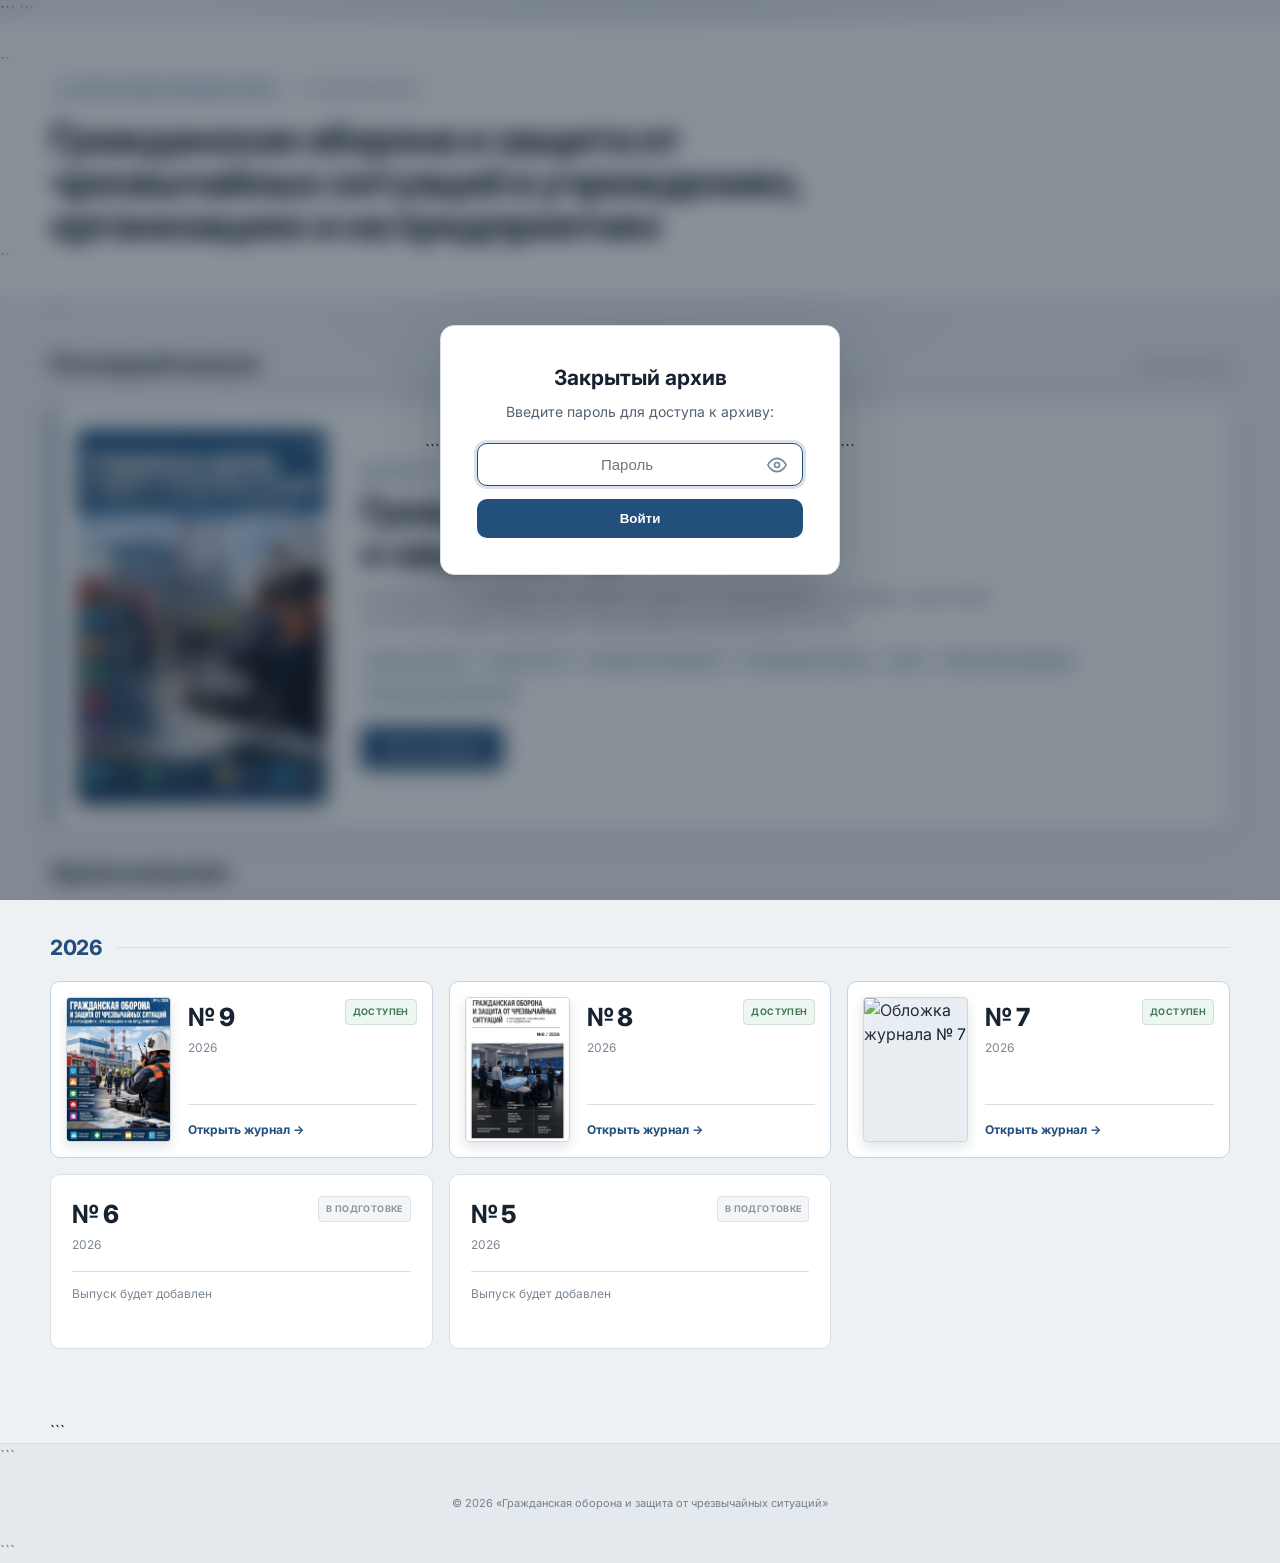
==== index.html @ d630c2fa "Update index.html" ====
<!DOCTYPE html>

<html lang="ru">
<head>
    <meta charset="UTF-8">
    <meta name="viewport" content="width=device-width, initial-scale=1.0">

```
<title>Архив журнала «Гражданская оборона и защита от чрезвычайных ситуаций»</title>

<meta name="description"
      content="Архив научно-практического журнала «Гражданская оборона и защита от чрезвычайных ситуаций в учреждениях, организациях и на предприятиях».">

<meta name="robots" content="noindex, noarchive">

<link rel="preconnect" href="https://fonts.googleapis.com">
<link rel="preconnect" href="https://fonts.gstatic.com" crossorigin>
<link href="https://fonts.googleapis.com/css2?family=Inter:wght@300;400;500;600;700;800&display=swap" rel="stylesheet">
```

<style>

:root {
    --bg-main: #eef1f4;
    --bg-card: #ffffff;
    --bg-card-hover: #f8fafc;

    --border-color: #d8e0e7;
    --border-hover: #aebfd0;

    --text-primary: #172330;
    --text-secondary: #526171;
    --text-muted: #7a8794;

    --accent-blue: #234f7d;
    --accent-blue-dark: #173a5d;
    --accent-blue-light: #eaf1f7;
    --accent-glow: rgba(35, 79, 125, 0.16);

    --radius-lg: 14px;
    --radius-md: 10px;
    --radius-sm: 6px;

    --transition: all 0.25s cubic-bezier(0.16, 1, 0.3, 1);
}


/* =========================
   BASE
   ========================= */

* {
    box-sizing: border-box;
    margin: 0;
    padding: 0;
}

html {
    scroll-behavior: smooth;
}

body {
    font-family:
        'Inter',
        -apple-system,
        BlinkMacSystemFont,
        "Segoe UI",
        Arial,
        sans-serif;

    background: var(--bg-main);
    color: var(--text-primary);

    line-height: 1.5;

    -webkit-font-smoothing: antialiased;
    text-rendering: optimizeLegibility;
}

a {
    color: inherit;
    text-decoration: none;
}


/* =========================
   BACKGROUND
   ========================= */

.grid-bg {
    position: fixed;
    inset: 0;

    background:
        radial-gradient(
            circle at 50% 0%,
            rgba(35, 79, 125, 0.07) 0%,
            transparent 42%
        );

    pointer-events: none;
    z-index: 0;
}


/* =========================
   CONTAINER
   ========================= */

.container {
    width: min(1180px, calc(100% - 40px));
    margin: 0 auto;
}


/* =========================
   HEADER
   ========================= */

.header {
    position: relative;
    z-index: 1;

    padding: 27px 0 25px;

    background: rgba(255, 255, 255, 0.97);

    border-bottom: 1px solid var(--border-color);

    box-shadow:
        0 1px 0 rgba(20, 40, 60, 0.02);
}

.header-top-meta {
    display: flex;
    align-items: center;
    gap: 9px;
    flex-wrap: wrap;

    margin-bottom: 13px;
}

.header-label {
    display: inline-flex;
    align-items: center;
    gap: 8px;

    padding: 6px 10px;

    border: 1px solid #cbd9e5;
    border-radius: 5px;

    background: #f3f7fa;

    color: var(--accent-blue);

    font-size: 10px;
    font-weight: 700;

    letter-spacing: 0.08em;
    text-transform: uppercase;
}

.header-label-dot {
    width: 6px;
    height: 6px;

    border-radius: 50%;

    background: var(--accent-blue);
}

.header-online-badge {
    display: inline-flex;
    align-items: center;
    gap: 7px;

    padding: 6px 10px;

    border: 1px solid #d7e0e7;
    border-radius: 5px;

    background: #f8fafb;

    color: var(--text-muted);

    font-size: 10px;
    font-weight: 600;

    letter-spacing: 0.07em;
    text-transform: uppercase;
}

.header-online-badge::before {
    content: "";

    width: 6px;
    height: 6px;

    border-radius: 50%;

    background: #4f8a64;
}

.header h1 {
    max-width: 900px;

    font-size: clamp(28px, 3.2vw, 40px);

    line-height: 1.08;

    letter-spacing: -0.03em;

    font-weight: 750;

    color: var(--text-primary);
}

.header-description {
    display: none;
}


/* =========================
   SECTIONS
   ========================= */

.section {
    padding: 30px 0 0;

    position: relative;
    z-index: 1;
}

.section-heading {
    display: flex;
    align-items: baseline;
    justify-content: space-between;

    gap: 20px;

    margin-bottom: 15px;

    padding-bottom: 10px;

    border-bottom: 1px solid var(--border-color);
}

.section-heading h2 {
    font-size: 23px;

    line-height: 1.2;

    letter-spacing: -0.02em;

    font-weight: 750;

    color: var(--text-primary);
}

.section-heading span {
    color: var(--text-muted);

    font-size: 12px;

    font-weight: 500;
}


/* =========================
   CURRENT ISSUE
   ========================= */

.latest {
    display: grid;

    grid-template-columns: 250px minmax(0, 1fr);

    gap: 34px;

    padding: 24px 30px 24px 26px;

    background: var(--bg-card);

    border: 1px solid var(--border-color);

    border-radius: var(--radius-lg);

    box-shadow:
        0 8px 22px rgba(25, 45, 65, 0.07);

    position: relative;

    overflow: hidden;
}

.latest::before {
    content: "";

    position: absolute;

    top: 0;
    left: 0;

    width: 4px;
    height: 100%;

    background: var(--accent-blue);
}

.cover {
    width: 100%;

    max-width: 250px;

    margin: 0 auto;

    aspect-ratio: 2 / 3;

    overflow: hidden;

    border-radius: 6px;

    background: #e8edf1;

    border: 1px solid #cfd8e0;

    box-shadow:
        0 8px 18px rgba(25, 45, 65, 0.14);
}

.cover img {
    width: 100%;
    height: 100%;

    display: block;

    object-fit: cover;
}

.latest-content {
    align-self: center;
}

.issue-label {
    margin-bottom: 10px;

    color: var(--accent-blue);

    font-size: 11px;

    font-weight: 750;

    letter-spacing: 0.08em;

    text-transform: uppercase;
}

.latest-content h3 {
    margin-bottom: 12px;

    font-size: clamp(28px, 3vw, 38px);

    line-height: 1.08;

    letter-spacing: -0.03em;

    font-weight: 750;

    color: var(--text-primary);
}

.latest-content p {
    max-width: 680px;

    margin-bottom: 17px;

    color: var(--text-secondary);

    font-size: 15px;

    line-height: 1.55;
}


/* =========================
   TOPICS
   ========================= */

.topics {
    display: flex;

    flex-wrap: wrap;

    gap: 6px;

    margin-bottom: 19px;
}

.topic {
    padding: 6px 9px;

    border: 1px solid #d4dfe8;

    border-radius: 5px;

    background: var(--accent-blue-light);

    color: #465f76;

    font-size: 11px;

    line-height: 1.15;
}


/* =========================
   BUTTON
   ========================= */

.button {
    display: inline-flex;

    align-items: center;
    justify-content: center;

    min-height: 43px;

    padding: 0 21px;

    border-radius: 7px;

    background: var(--accent-blue);

    color: #fff;

    font-size: 13px;

    font-weight: 700;

    box-shadow:
        0 5px 14px rgba(35, 79, 125, 0.20);

    transition: var(--transition);
}

.button:hover {
    background: var(--accent-blue-dark);

    transform: translateY(-2px);

    box-shadow:
        0 8px 20px rgba(35, 79, 125, 0.25);
}


/* =========================
   ARCHIVE
   ========================= */

.archive-section {
    padding-bottom: 70px;
}

.year {
    display: flex;

    align-items: center;

    gap: 15px;

    margin: 34px 0 18px;

    font-size: 21px;

    font-weight: 750;

    letter-spacing: -0.02em;

    color: var(--accent-blue);
}

.year::after {
    content: "";

    flex: 1;

    height: 1px;

    background: var(--border-color);
}


/* =========================
   ISSUE CARDS
   ========================= */

.issues {
    display: grid;

    grid-template-columns:
        repeat(3, minmax(0, 1fr));

    gap: 16px;
}


/*
   Карточка выпуска с обложкой
*/

.issue-card {
    background: var(--bg-card);

    border: 1px solid var(--border-color);

    border-radius: var(--radius-md);

    min-height: 175px;

    position: relative;

    overflow: hidden;

    transition: var(--transition);
}

.issue-card.active {
    cursor: pointer;

    border-color: #c4d3df;
}

.issue-card.active:hover {
    border-color: var(--accent-blue);

    transform: translateY(-4px);

    background: #fff;

    box-shadow:
        0 14px 32px rgba(25, 45, 65, 0.12);
}


/* Внутреннее содержимое карточки */

.issue-card-inner {
    display: grid;

    grid-template-columns: 105px minmax(0, 1fr);

    gap: 17px;

    min-height: 175px;

    padding: 15px;
}


/* Мини-обложка */

.issue-card-cover {
    width: 105px;

    height: 145px;

    overflow: hidden;

    border-radius: 4px;

    background: #e8edf1;

    border: 1px solid #cfd8e0;

    box-shadow:
        0 5px 12px rgba(25, 45, 65, 0.13);

    align-self: center;

    position: relative;
}

.issue-card-cover::after {
    content: "";

    position: absolute;

    inset: 0;

    background:
        linear-gradient(
            135deg,
            rgba(255,255,255,0.12),
            transparent 45%
        );

    pointer-events: none;
}

.issue-card-cover img {
    width: 100%;
    height: 100%;

    display: block;

    object-fit: cover;

    transition:
        transform 0.4s cubic-bezier(0.16, 1, 0.3, 1);
}

.issue-card.active:hover .issue-card-cover img {
    transform: scale(1.045);
}


/* Текстовая часть */

.issue-card-info {
    min-width: 0;

    display: flex;

    flex-direction: column;

    justify-content: space-between;

    padding: 2px 0;
}

.issue-card-top {
    display: flex;

    justify-content: space-between;

    align-items: flex-start;

    gap: 10px;
}

.issue-number {
    font-size: 25px;

    font-weight: 800;

    letter-spacing: -0.03em;

    color: var(--text-primary);

    margin-bottom: 2px;
}

.issue-year {
    color: var(--text-muted);

    font-size: 12px;
}


/* Статусы */

.status-badge {
    font-size: 9px;

    font-weight: 700;

    padding: 5px 7px;

    border-radius: 4px;

    text-transform: uppercase;

    letter-spacing: 0.04em;

    white-space: nowrap;
}

.status-available {
    background: #edf6f0;

    color: #3f7755;

    border: 1px solid #cfe2d5;
}

.status-disabled {
    background: #f3f5f7;

    color: #8a959f;

    border: 1px solid #dce2e7;
}


/* Нижняя часть карточки */

.issue-card-bottom {
    border-top: 1px solid var(--border-color);

    padding-top: 11px;

    margin-top: 12px;
}

.issue-link {
    color: var(--accent-blue);

    font-size: 12px;

    font-weight: 700;

    display: inline-flex;

    align-items: center;

    gap: 6px;

    transition: var(--transition);
}

.issue-card.active:hover .issue-link {
    color: var(--accent-blue-dark);

    gap: 9px;
}


/* =========================
   КАРТОЧКИ БЕЗ ОБЛОЖКИ
   ========================= */

.issue-card:not(.has-cover) {
    padding: 21px;

    display: flex;

    flex-direction: column;

    justify-content: space-between;
}

.issue-card:not(.has-cover) .issue-card-info {
    padding: 0;
}

.issue-card:not(.has-cover) .issue-card-bottom {
    margin-top: 17px;

    padding-top: 13px;
}

.issue-placeholder {
    color: var(--text-muted);

    font-size: 12px;
}


/* =========================
   FOOTER
   ========================= */

footer {
    border-top: 1px solid var(--border-color);

    background: #e4e9ee;

    color: #75818d;
}

.footer-inner {
    width: min(1180px, calc(100% - 40px));

    margin: 0 auto;

    padding: 27px 0;

    font-size: 11px;

    line-height: 1.5;

    text-align: center;
}


/* =========================
   PASSWORD WINDOW
   ========================= */

.auth-overlay {
    position: fixed;

    top: 0;
    left: 0;
    right: 0;
    bottom: 0;

    background: rgba(20, 35, 50, 0.50);

    backdrop-filter: blur(10px);

    display: flex;

    align-items: center;
    justify-content: center;

    z-index: 1000;

    opacity: 0;

    pointer-events: none;

    transition: var(--transition);
}

.auth-overlay.active {
    opacity: 1;

    pointer-events: auto;
}

.auth-modal {
    width: min(400px, calc(100% - 32px));

    padding: 36px;

    background: #fff;

    border: 1px solid #d4dee6;

    border-radius: var(--radius-lg);

    box-shadow:
        0 25px 60px rgba(20, 35, 50, 0.25);

    text-align: center;
}

.auth-modal h2 {
    color: var(--text-primary);

    font-size: 21px;

    margin-bottom: 8px;
}

.auth-modal p {
    color: var(--text-secondary);

    font-size: 14px;

    margin-bottom: 21px;
}

.auth-input-wrapper {
    position: relative;

    width: 100%;

    margin-bottom: 13px;
}

.auth-input {
    width: 100%;

    padding: 12px 42px 12px 16px;

    background: #f8fafb;

    border: 1px solid #cfd9e1;

    border-radius: var(--radius-md);

    color: var(--text-primary);

    font-size: 15px;

    margin-bottom: 0;

    text-align: center;

    outline: none;

    transition: var(--transition);
}

.auth-input:focus {
    background: #fff;

    border-color: var(--accent-blue);

    box-shadow:
        0 0 0 3px var(--accent-glow);
}

.toggle-password {
    position: absolute;

    right: 12px;

    top: 50%;

    transform: translateY(-50%);

    background: none;

    border: none;

    cursor: pointer;

    padding: 4px;

    display: flex;

    align-items: center;

    justify-content: center;

    color: var(--text-muted);

    transition: var(--transition);
}

.toggle-password:hover {
    color: var(--accent-blue);
}

.toggle-password svg {
    width: 20px;
    height: 20px;

    fill: none;

    stroke: currentColor;

    stroke-width: 2;

    stroke-linecap: round;

    stroke-linejoin: round;
}

.auth-btn {
    width: 100%;

    padding: 12px;

    background: var(--accent-blue);

    color: #fff;

    border: none;

    border-radius: var(--radius-md);

    font-weight: 700;

    cursor: pointer;

    transition: var(--transition);
}

.auth-btn:hover {
    background: var(--accent-blue-dark);
}

.auth-error {
    color: #b34b4b;

    font-size: 13px;

    margin-top: 12px;

    display: none;
}


/* =========================
   TABLET
   ========================= */

@media (max-width: 900px) {

    .issues {
        grid-template-columns:
            repeat(2, minmax(0, 1fr));
    }

    .issue-card-inner {
        grid-template-columns: 92px minmax(0, 1fr);

        gap: 14px;
    }

    .issue-card-cover {
        width: 92px;
        height: 132px;
    }
}


/* =========================
   SMALL TABLET
   ========================= */

@media (max-width: 820px) {

    .header {
        padding: 25px 0 23px;
    }

    .header h1 {
        max-width: 760px;

        font-size: 34px;
    }

    .section {
        padding-top: 27px;
    }

    .latest {
        grid-template-columns: 220px minmax(0, 1fr);

        gap: 27px;

        padding: 21px 24px 21px 22px;
    }

    .cover {
        max-width: 220px;
    }

    .latest-content h3 {
        font-size: 30px;
    }

    .latest-content p {
        font-size: 14px;
    }

    .topics {
        margin-bottom: 16px;
    }

    .topic {
        font-size: 10px;

        padding: 5px 8px;
    }
}


/* =========================
   MOBILE
   ========================= */

@media (max-width: 560px) {

    .container,
    .footer-inner {
        width: min(100% - 28px, 1180px);
    }

    .header {
        padding: 23px 0 21px;
    }

    .header-top-meta {
        margin-bottom: 11px;
    }

    .header h1 {
        font-size: 29px;

        line-height: 1.08;

        letter-spacing: -0.025em;
    }

    .section {
        padding-top: 24px;
    }

    .section-heading {
        align-items: flex-start;

        flex-direction: column;

        gap: 4px;

        margin-bottom: 13px;
    }

    .section-heading h2 {
        font-size: 21px;
    }

    .latest {
        grid-template-columns: 1fr;

        gap: 22px;

        padding: 19px;
    }

    .cover {
        max-width: 220px;
    }

    .latest-content {
        align-self: auto;
    }

    .latest-content h3 {
        font-size: 29px;

        margin-bottom: 11px;
    }

    .latest-content p {
        font-size: 14px;

        line-height: 1.55;

        margin-bottom: 15px;
    }

    .topics {
        gap: 5px;

        margin-bottom: 17px;
    }

    .topic {
        font-size: 10px;

        padding: 5px 7px;
    }

    .button {
        min-height: 42px;

        padding: 0 19px;

        font-size: 13px;
    }

    .archive-section {
        padding-bottom: 52px;
    }

    .year {
        margin: 28px 0 15px;

        font-size: 20px;
    }

    .issues {
        grid-template-columns: 1fr;

        gap: 12px;
    }

    .issue-card.has-cover {
        min-height: 175px;
    }

    .issue-card-inner {
        grid-template-columns: 105px minmax(0, 1fr);

        min-height: 175px;

        padding: 14px;
    }

    .issue-card-cover {
        width: 105px;
        height: 145px;
    }

    .issue-number {
        font-size: 24px;
    }

    .issue-card:not(.has-cover) {
        min-height: 155px;

        padding: 19px;
    }

    .footer-inner {
        padding: 23px 0;
    }

    .auth-modal {
        padding: 30px 24px;
    }
}


/* =========================
   VERY SMALL MOBILE
   ========================= */

@media (max-width: 390px) {

    .issue-card-inner {
        grid-template-columns: 88px minmax(0, 1fr);

        gap: 13px;
    }

    .issue-card-cover {
        width: 88px;
        height: 125px;
    }

    .status-badge {
        font-size: 8px;

        padding: 4px 5px;
    }

    .issue-number {
        font-size: 22px;
    }
}

</style>

<!-- Yandex.Metrika counter -->

<script type="text/javascript">
    (function(m,e,t,r,i,k,a){
        m[i]=m[i]||function(){
            (m[i].a=m[i].a||[]).push(arguments)
        };
        m[i].l=1*new Date();

        for (var j=0; j<document.scripts.length; j++) {
            if (document.scripts[j].src === r) {
                return;
            }
        }

        k=e.createElement(t),
        a=e.getElementsByTagName(t)[0],
        k.async=1,
        k.src=r,
        a.parentNode.insertBefore(k,a)
    })(window, document, "script", "https://mc.yandex.ru/metrika/tag.js", "ym");

    ym(112580824, "init", {
        clickmap:true,
        trackLinks:true,
        accurateTrackBounce:true
    });
</script>

<noscript>
    <div>
        <img
            src="https://mc.yandex.ru/watch/112580824"
            style="position:absolute; left:-9999px;"
            alt=""
        />
    </div>
</noscript>
<!-- /Yandex.Metrika counter -->

</head>

<body>

<div class="grid-bg"></div>

<!-- =========================
     AUTH MODAL
     ========================= -->

<div class="auth-overlay" id="authOverlay">

```
<div class="auth-modal">

    <h2>Закрытый архив</h2>

    <p>
        Введите пароль для доступа к архиву:
    </p>

    <div class="auth-input-wrapper">

        <input
            type="password"
            id="passwordInput"
            class="auth-input"
            placeholder="Пароль"
            autocomplete="current-password"
        >

        <button
            type="button"
            class="toggle-password"
            onclick="togglePassword()"
            aria-label="Показать или скрыть пароль"
        >

            <svg id="eyeIcon" viewBox="0 0 24 24">

                <path d="M1 12s4-8 11-8 11 8 11 8-4 8-11 8-11-8-11-8z"></path>

                <circle cx="12" cy="12" r="3"></circle>

            </svg>

        </button>

    </div>

    <button
        class="auth-btn"
        onclick="checkPassword()"
    >
        Войти
    </button>

    <div
        class="auth-error"
        id="authError"
    >
        Неверный пароль.
    </div>

</div>
```

</div>

<!-- =========================
     HEADER
     ========================= -->

<header class="header">

```
<div class="container">

    <div class="header-top-meta">

        <div class="header-label">

            <span class="header-label-dot"></span>

            Научно-практический журнал

        </div>

        <div class="header-online-badge">

            Онлайн-версия

        </div>

    </div>


    <h1>
        Гражданская оборона и защита от чрезвычайных ситуаций
        в учреждениях, организациях и на предприятиях
    </h1>

    <p class="header-description"></p>

</div>
```

</header>

<!-- =========================
     MAIN
     ========================= -->

<main class="container">

```
<!-- =========================
     CURRENT ISSUE
     ========================= -->

<section class="section">

    <div class="section-heading">

        <h2>
            Последний выпуск
        </h2>

        <span>
            Сентябрь 2026
        </span>

    </div>


    <div class="latest">

        <div class="cover">

            <img
                src="issue09/images/cover9.jpg"
                alt="Обложка журнала № 9, сентябрь 2026"
            >

        </div>


        <div class="latest-content">

            <div class="issue-label">
                Выпуск № 9 • Сентябрь 2026
            </div>

            <h3>
                Гражданская оборона<br>
                и защита от ЧС
            </h3>

            <p>
                Материалы по гражданской обороне,
                защите от чрезвычайных ситуаций, подготовке населения,
                защите объектов и организации мероприятий ГО и ЧС.
            </p>


            <div class="topics">

                <span class="topic">
                    Защита объектов
                </span>

                <span class="topic">
                    Защита от ЧС
                </span>

                <span class="topic">
                    Обучение и тренировки
                </span>

                <span class="topic">
                    Спасательные службы
                </span>

                <span class="topic">
                    ЗСГО
                </span>

                <span class="topic">
                    Подготовка населения
                </span>

                <span class="topic">
                    Методические материалы
                </span>

            </div>


            <a
                class="button"
                href="issue09/"
                target="_blank"
                rel="noopener noreferrer"
            >
                Читать выпуск
            </a>

        </div>

    </div>

</section>


<!-- =========================
     ARCHIVE
     ========================= -->

<section class="section archive-section">

    <div class="section-heading">

        <h2>
            Архив выпусков
        </h2>

    </div>


    <div class="year">
        2026
    </div>


    <div class="issues">


        <!-- =========================
             ISSUE 9
             ========================= -->

        <article
            class="issue-card active has-cover"
            onclick="window.open('issue09/', '_blank')"
            tabindex="0"
            role="link"
            aria-label="Открыть журнал № 9 за 2026 год"
            onkeydown="if(event.key==='Enter'||event.key===' '){window.open('issue09/','_blank')}"
        >

            <div class="issue-card-inner">

                <div class="issue-card-cover">

                    <img
                        src="issue09/images/cover9.jpg"
                        alt="Обложка журнала № 9"
                    >

                </div>


                <div class="issue-card-info">

                    <div>

                        <div class="issue-card-top">

                            <div>

                                <div class="issue-number">
                                    № 9
                                </div>

                                <div class="issue-year">
                                    2026
                                </div>

                            </div>


                            <span class="status-badge status-available">
                                Доступен
                            </span>

                        </div>

                    </div>


                    <div class="issue-card-bottom">

                        <span class="issue-link">
                            Открыть журнал →
                        </span>

                    </div>

                </div>

            </div>

        </article>


        <!-- =========================
             ISSUE 8
             ========================= -->

        <article
            class="issue-card active has-cover"
            onclick="window.open('issue08/', '_blank')"
            tabindex="0"
            role="link"
            aria-label="Открыть журнал № 8 за 2026 год"
            onkeydown="if(event.key==='Enter'||event.key===' '){window.open('issue08/','_blank')}"
        >

            <div class="issue-card-inner">

                <div class="issue-card-cover">

                    <img
                        src="issue08/images/cover08.jpg"
                        alt="Обложка журнала № 8"
                    >

                </div>


                <div class="issue-card-info">

                    <div>

                        <div class="issue-card-top">

                            <div>

                                <div class="issue-number">
                                    № 8
                                </div>

                                <div class="issue-year">
                                    2026
                                </div>

                            </div>


                            <span class="status-badge status-available">
                                Доступен
                            </span>

                        </div>

                    </div>


                    <div class="issue-card-bottom">

                        <span class="issue-link">
                            Открыть журнал →
                        </span>

                    </div>

                </div>

            </div>

        </article>


        <!-- =========================
             ISSUE 7
             ========================= -->

         <article
            class="issue-card active has-cover"
            onclick="window.open('issue08/', '_blank')"
            tabindex="0"
            role="link"
            aria-label="Открыть журнал № 7 за 2026 год"
            onkeydown="if(event.key==='Enter'||event.key===' '){window.open('issue08/','_blank')}"
        >

            <div class="issue-card-inner">

                <div class="issue-card-cover">

                    <img
                        src="issue08/images/cover07.jpg"
                        alt="Обложка журнала № 7"
                    >

                </div>


                <div class="issue-card-info">

                    <div>

                        <div class="issue-card-top">

                            <div>

                                <div class="issue-number">
                                    № 7
                                </div>

                                <div class="issue-year">
                                    2026
                                </div>

                            </div>


                            <span class="status-badge status-available">
                                Доступен
                            </span>

                        </div>

                    </div>


                    <div class="issue-card-bottom">

                        <span class="issue-link">
                            Открыть журнал →
                        </span>

                    </div>

                </div>

            </div>

        </article>


        <!-- =========================
             ISSUE 6
             ========================= -->

        <article class="issue-card">

            <div class="issue-card-info">

                <div class="issue-card-top">

                    <div>

                        <div class="issue-number">
                            № 6
                        </div>

                        <div class="issue-year">
                            2026
                        </div>

                    </div>

                    <span class="status-badge status-disabled">
                        В подготовке
                    </span>

                </div>


                <div class="issue-card-bottom">

                    <div class="issue-placeholder">
                        Выпуск будет добавлен
                    </div>

                </div>

            </div>

        </article>


        <!-- =========================
             ISSUE 5
             ========================= -->

        <article class="issue-card">

            <div class="issue-card-info">

                <div class="issue-card-top">

                    <div>

                        <div class="issue-number">
                            № 5
                        </div>

                        <div class="issue-year">
                            2026
                        </div>

                    </div>

                    <span class="status-badge status-disabled">
                        В подготовке
                    </span>

                </div>


                <div class="issue-card-bottom">

                    <div class="issue-placeholder">
                        Выпуск будет добавлен
                    </div>

                </div>

            </div>

        </article>


    </div>

</section>
```

</main>

<!-- =========================
     FOOTER
     ========================= -->

<footer>

```
<div class="footer-inner">

    © 2026 «Гражданская оборона и защита от чрезвычайных ситуаций»

</div>
```

</footer>

<!-- =========================
     PASSWORD SCRIPT
     ========================= -->

<script>

const ARCHIVE_PASSWORD = "Gochs2026";

const PASSWORD_KEY = "gochsJournalAccess";

const overlay =
    document.getElementById('authOverlay');

const passwordInput =
    document.getElementById('passwordInput');

const authError =
    document.getElementById('authError');


function initAuth() {

    if (
        localStorage.getItem(PASSWORD_KEY)
        !== "granted"
    ) {

        overlay.classList.add('active');

        setTimeout(function() {
            passwordInput.focus();
        }, 100);

    }

}


function checkPassword() {

    if (
        passwordInput.value
        === ARCHIVE_PASSWORD
    ) {

        localStorage.setItem(
            PASSWORD_KEY,
            "granted"
        );

        overlay.classList.remove('active');

        authError.style.display = 'none';

    } else {

        authError.style.display = 'block';

        passwordInput.select();

    }

}


function togglePassword() {

    const eyeIcon =
        document.getElementById('eyeIcon');


    if (
        passwordInput.type
        === 'password'
    ) {

        passwordInput.type = 'text';


        eyeIcon.innerHTML =
            '<path d="M17.94 17.94A10.07 10.07 0 0 1 12 20c-7 0-11-8-11-8a18.45 18.45 0 0 1 5.06-5.94M9.9 4.24A9.12 9.12 0 0 1 12 4c7 0 11 8 11 8a18.5 18.5 0 0 1-2.16 3.19m-6.72-1.07a3 3 0 1 1-4.24-4.24"></path><line x1="1" y1="1" x2="23" y2="23"></line>';

    } else {

        passwordInput.type = 'password';


        eyeIcon.innerHTML =
            '<path d="M1 12s4-8 11-8 11 8 11 8-4 8-11 8-11-8-11-8z"></path><circle cx="12" cy="12" r="3"></circle>';

    }

}


passwordInput.addEventListener(
    'keypress',
    function(e) {

        if (e.key === 'Enter') {

            checkPassword();

        }

    }
);


initAuth();

</script>

</body>
</html>
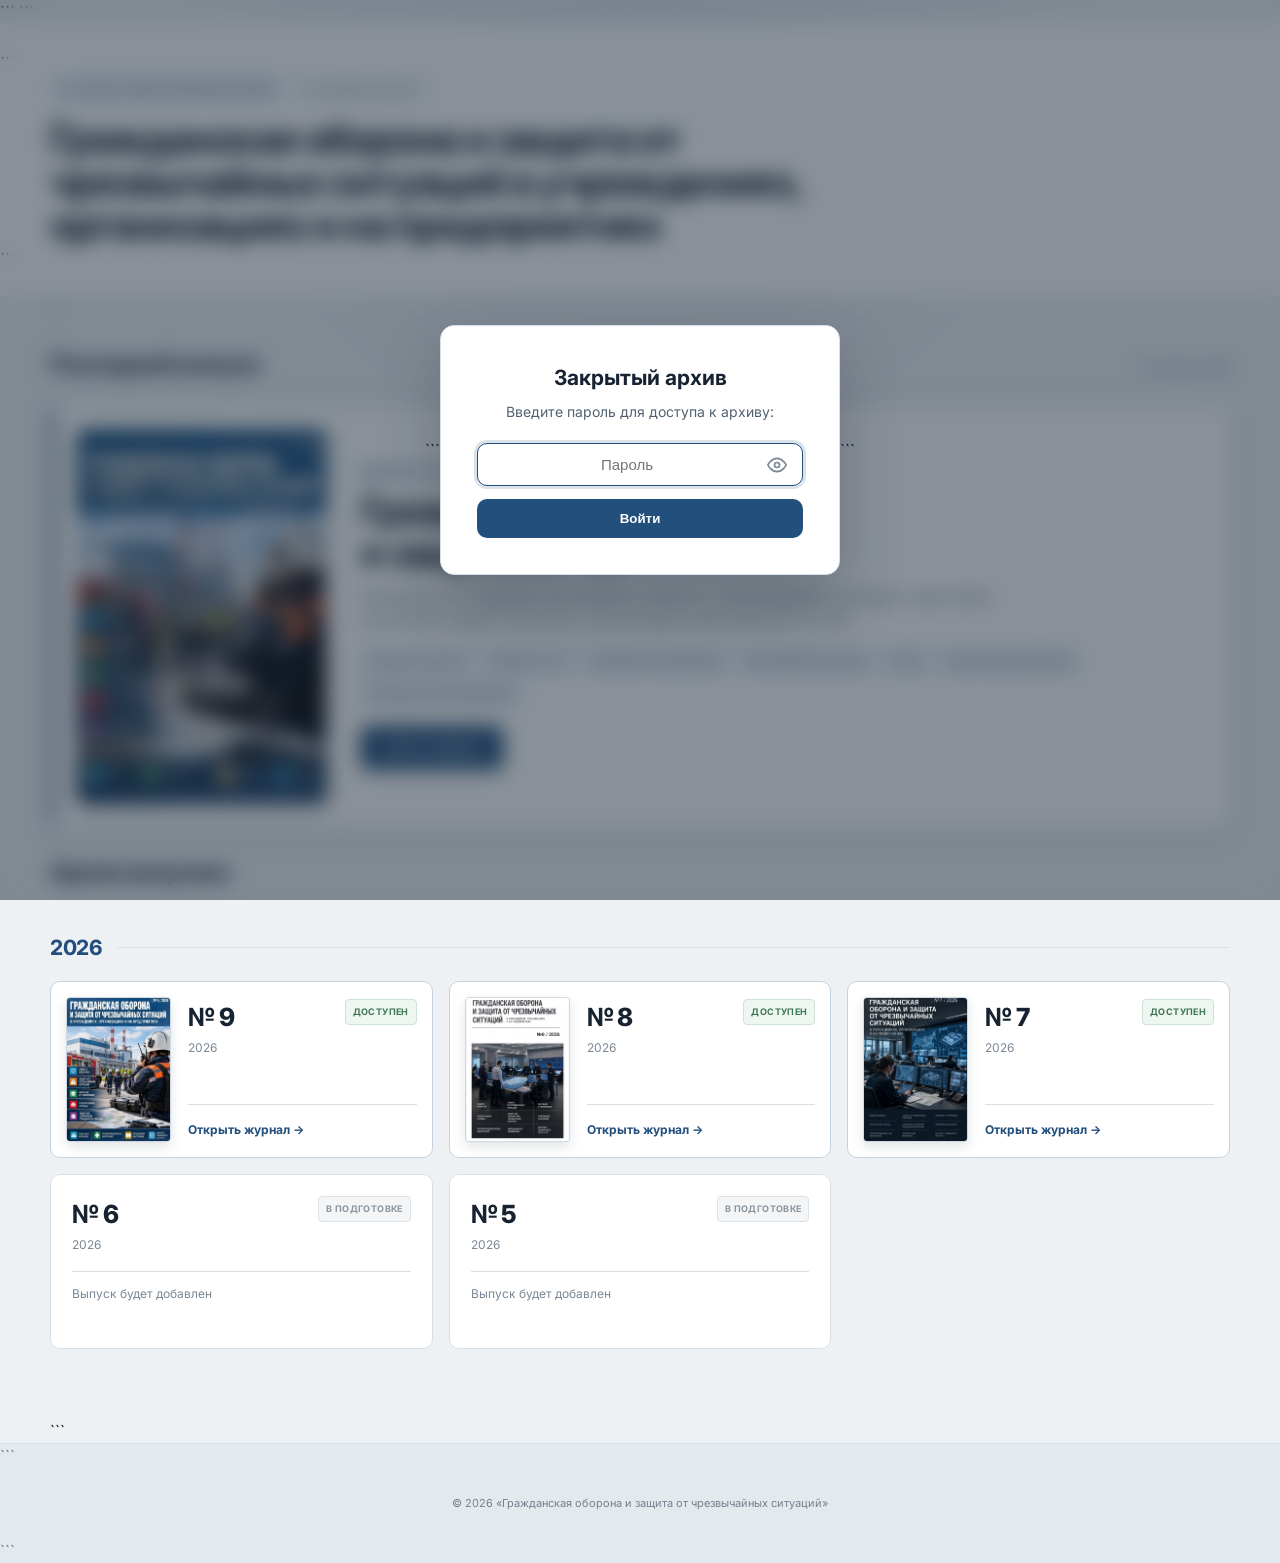
==== commit 625a08ff: "Update index.html" ====
--- a/index.html
+++ b/index.html
@@ -1649,7 +1649,7 @@
 
          <article
             class="issue-card active has-cover"
-            onclick="window.open('issue08/', '_blank')"
+            onclick="window.open('issue07/', '_blank')"
             tabindex="0"
             role="link"
             aria-label="Открыть журнал № 7 за 2026 год"
@@ -1661,7 +1661,7 @@
                 <div class="issue-card-cover">
 
                     <img
-                        src="issue08/images/cover07.jpg"
+                        src="issue07/images/cover07.jpg"
                         alt="Обложка журнала № 7"
                     >
 
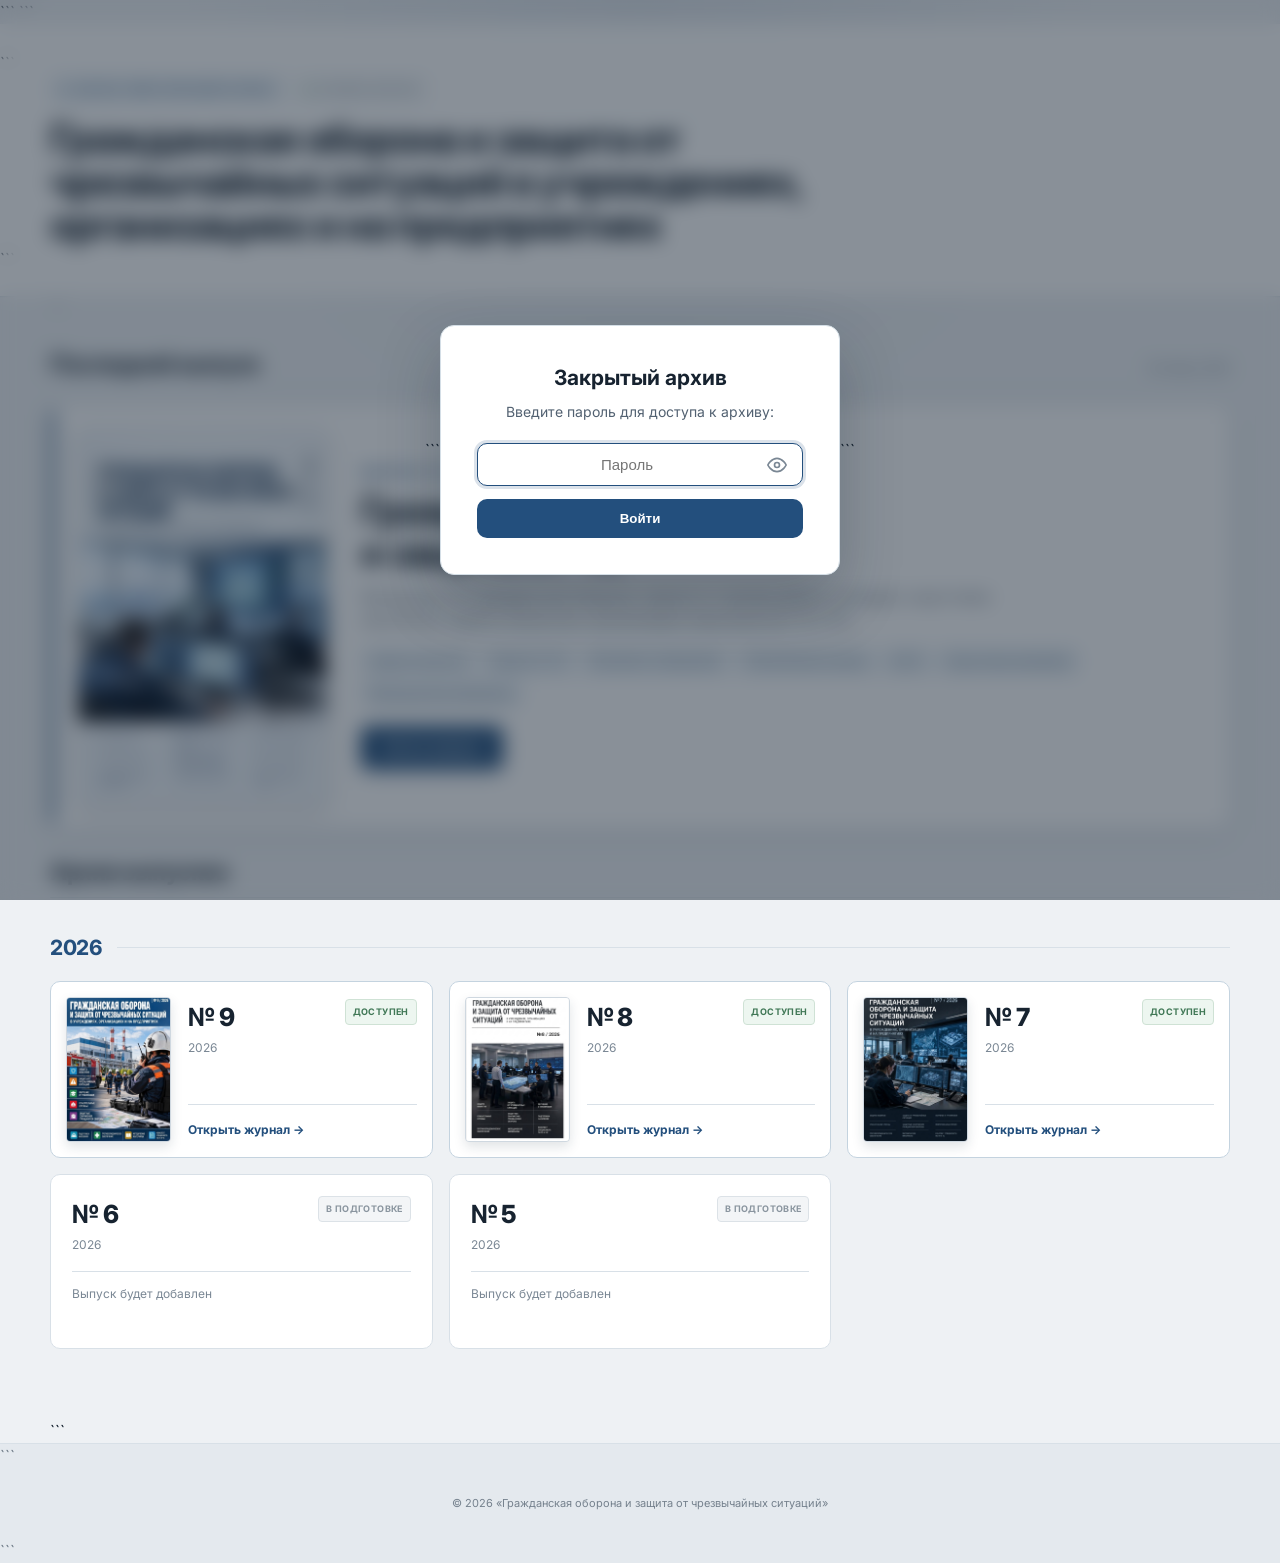
==== commit f8e9b2da: "Update index.html" ====
--- a/index.html
+++ b/index.html
@@ -1399,7 +1399,7 @@
         </h2>
 
         <span>
-            Сентябрь 2026
+            Октябрь 2026
         </span>
 
     </div>
@@ -1410,8 +1410,8 @@
         <div class="cover">
 
             <img
-                src="issue09/images/cover9.jpg"
-                alt="Обложка журнала № 9, сентябрь 2026"
+                src="issue10/images/cover10.jpg"
+                alt="Обложка журнала № 10, октябрь 2026"
             >
 
         </div>
@@ -1420,7 +1420,7 @@
         <div class="latest-content">
 
             <div class="issue-label">
-                Выпуск № 9 • Сентябрь 2026
+                Выпуск № 10 • Октябрь 2026
             </div>
 
             <h3>
@@ -1505,7 +1505,7 @@
 
 
     <div class="issues">
-
+ 
 
         <!-- =========================
              ISSUE 9
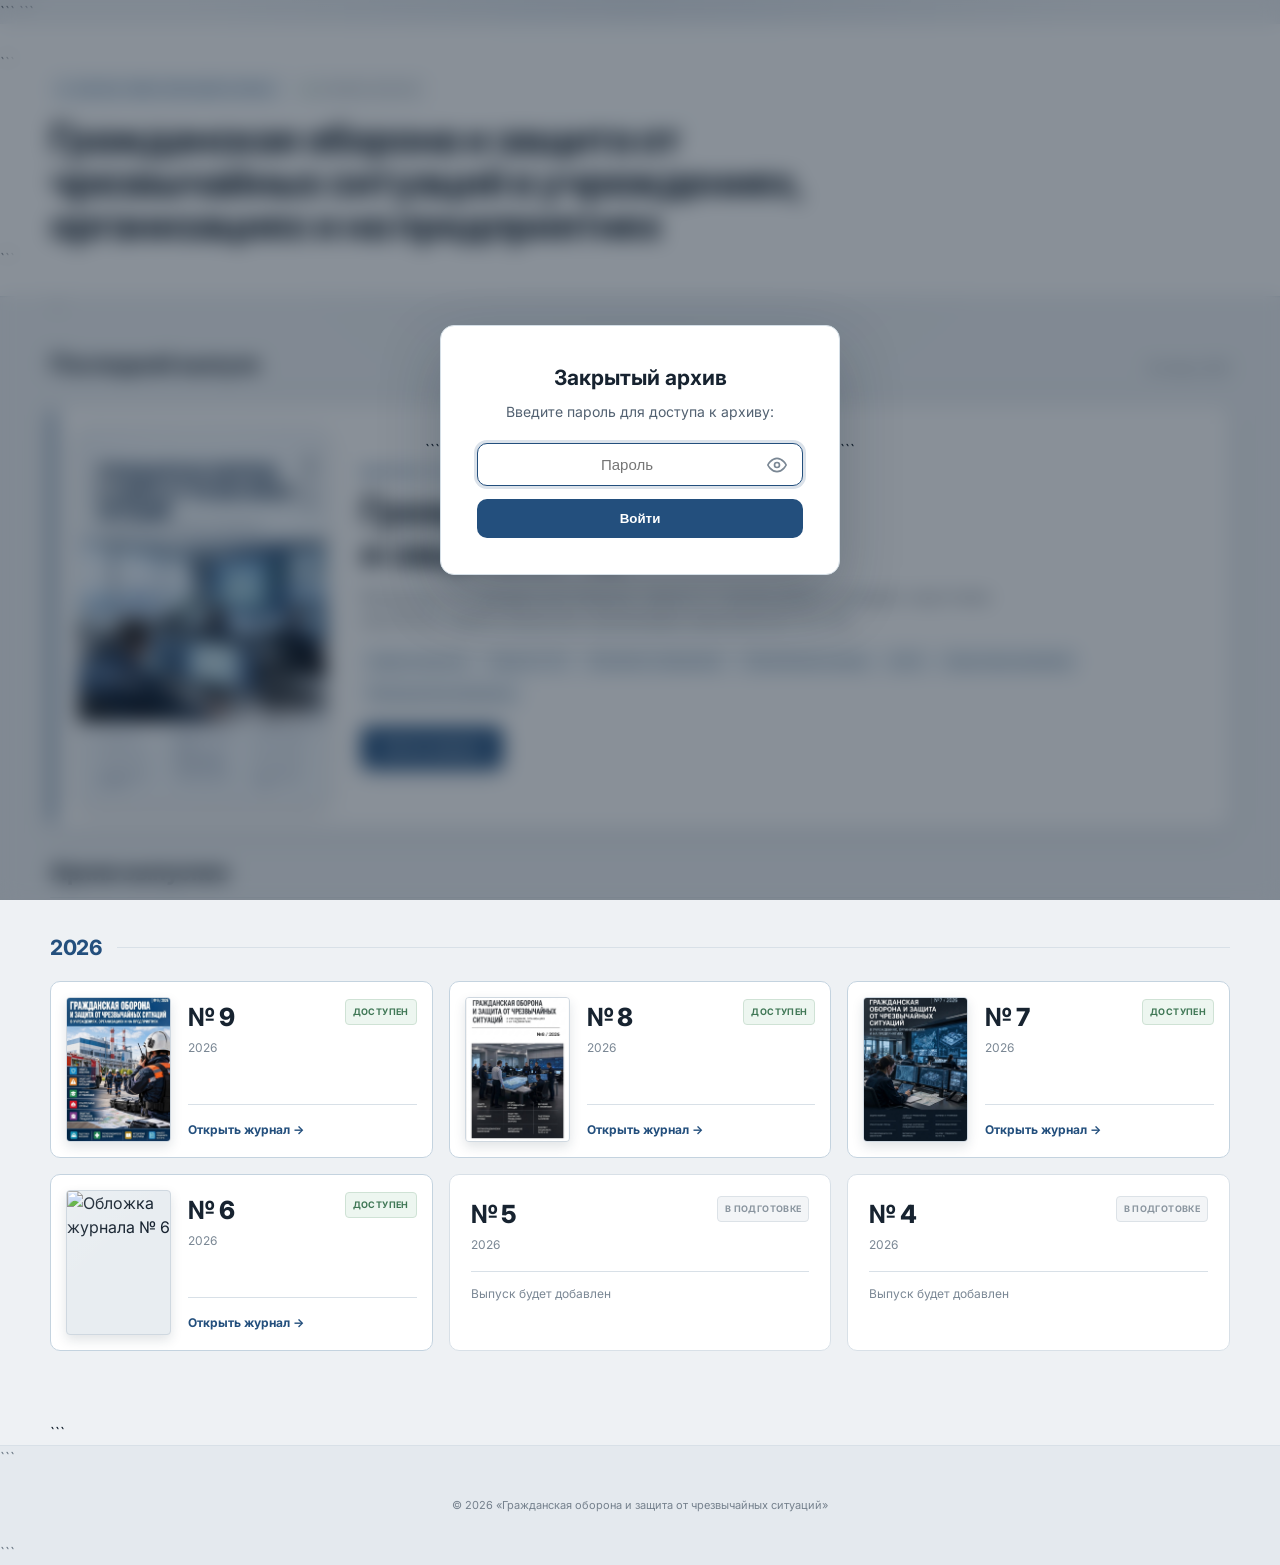
==== commit 8baf1299: "Update index.html" ====
--- a/index.html
+++ b/index.html
@@ -1470,7 +1470,7 @@
 
             <a
                 class="button"
-                href="issue09/"
+                href="issue10/"
                 target="_blank"
                 rel="noopener noreferrer"
             >
@@ -1653,7 +1653,7 @@
             tabindex="0"
             role="link"
             aria-label="Открыть журнал № 7 за 2026 год"
-            onkeydown="if(event.key==='Enter'||event.key===' '){window.open('issue08/','_blank')}"
+            onkeydown="if(event.key==='Enter'||event.key===' '){window.open('issue07/','_blank')}"
         >
 
             <div class="issue-card-inner">
@@ -1715,6 +1715,74 @@
              ISSUE 6
              ========================= -->
 
+      <article
+            class="issue-card active has-cover"
+            onclick="window.open('issue06/', '_blank')"
+            tabindex="0"
+            role="link"
+            aria-label="Открыть журнал № 6 за 2026 год"
+            onkeydown="if(event.key==='Enter'||event.key===' '){window.open('issue06/','_blank')}"
+        >
+
+            <div class="issue-card-inner">
+
+                <div class="issue-card-cover">
+
+                    <img
+                        src="issue07/images/cover06.jpg"
+                        alt="Обложка журнала № 6"
+                    >
+
+                </div>
+
+
+                <div class="issue-card-info">
+
+                    <div>
+
+                        <div class="issue-card-top">
+
+                            <div>
+
+                                <div class="issue-number">
+                                    № 6
+                                </div>
+
+                                <div class="issue-year">
+                                    2026
+                                </div>
+
+                            </div>
+
+
+                            <span class="status-badge status-available">
+                                Доступен
+                            </span>
+
+                        </div>
+
+                    </div>
+
+
+                    <div class="issue-card-bottom">
+
+                        <span class="issue-link">
+                            Открыть журнал →
+                        </span>
+
+                    </div>
+
+                </div>
+
+            </div>
+
+        </article>
+
+
+        <!-- =========================
+             ISSUE 5
+             ========================= -->
+
         <article class="issue-card">
 
             <div class="issue-card-info">
@@ -1724,7 +1792,7 @@
                     <div>
 
                         <div class="issue-number">
-                            № 6
+                            № 5
                         </div>
 
                         <div class="issue-year">
@@ -1751,10 +1819,8 @@
             </div>
 
         </article>
-
-
-        <!-- =========================
-             ISSUE 5
+  <!-- =========================
+             ISSUE 4
              ========================= -->
 
         <article class="issue-card">
@@ -1766,7 +1832,7 @@
                     <div>
 
                         <div class="issue-number">
-                            № 5
+                            № 4
                         </div>
 
                         <div class="issue-year">
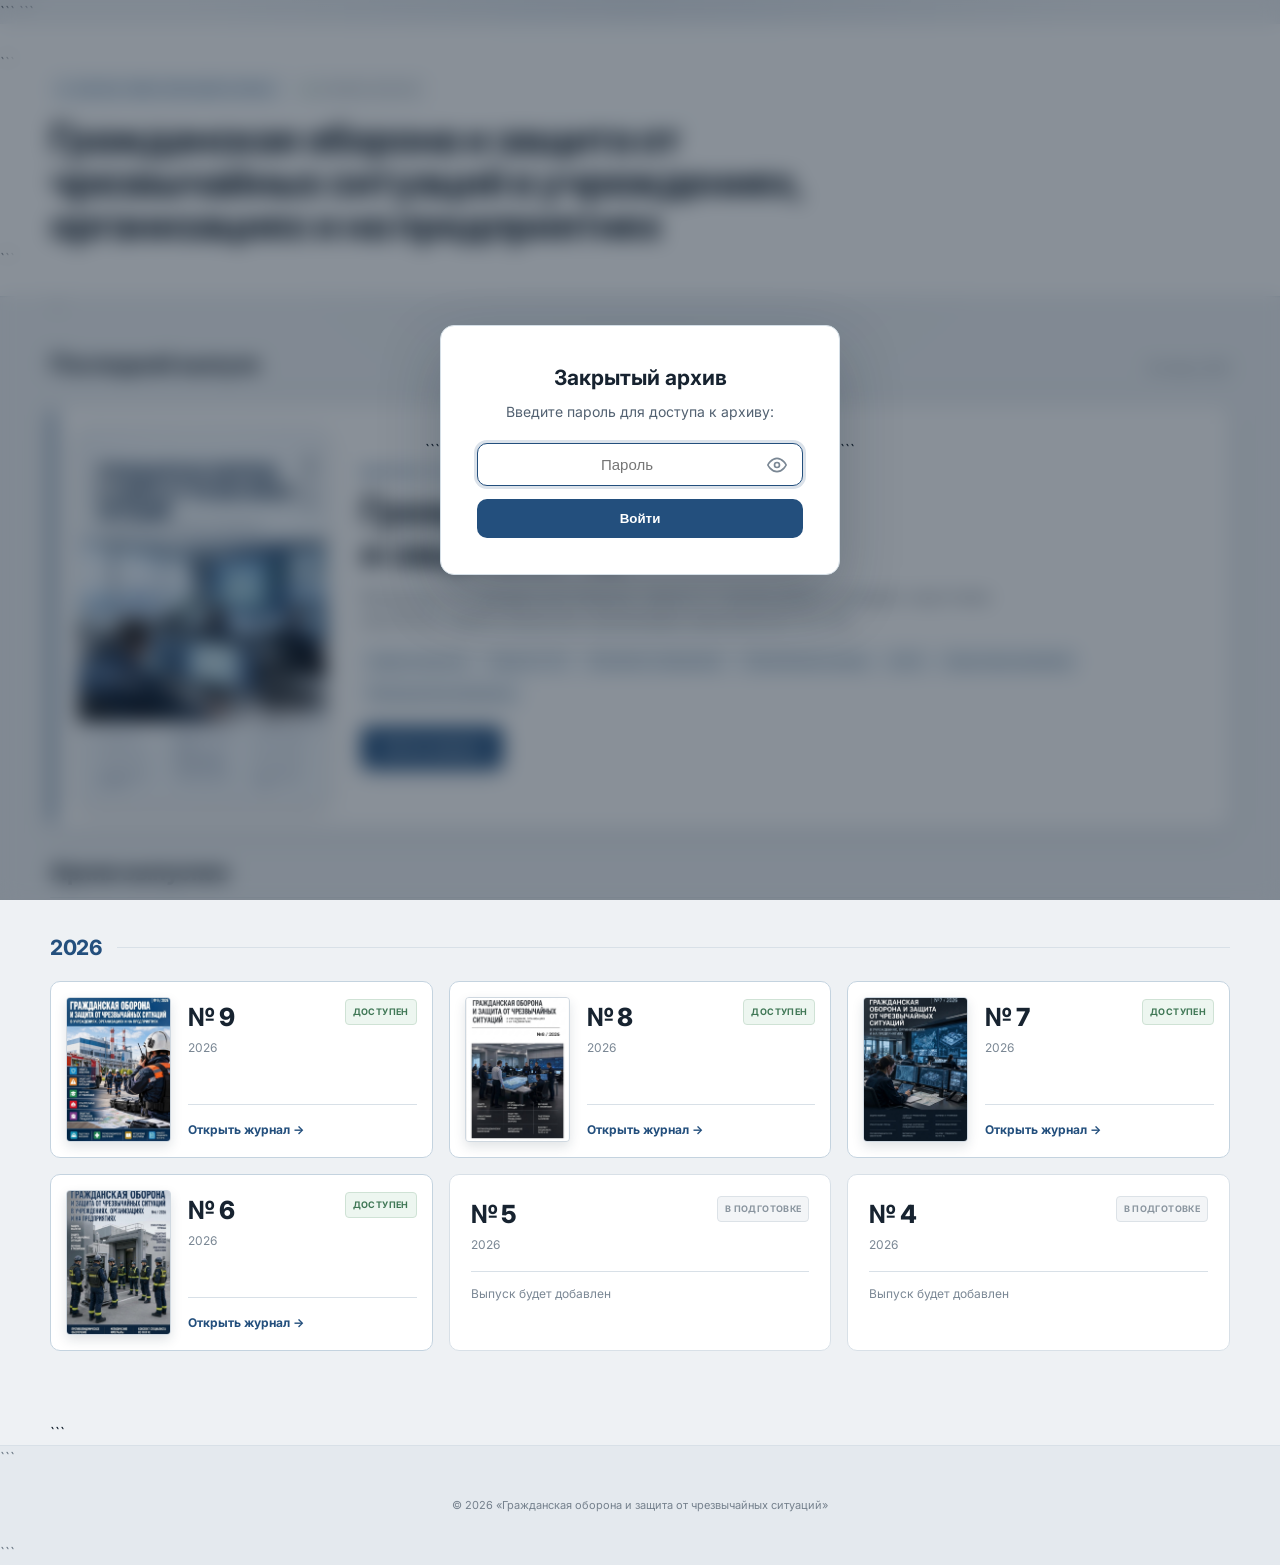
==== commit 7e246c45: "Update index.html" ====
--- a/index.html
+++ b/index.html
@@ -1729,7 +1729,7 @@
                 <div class="issue-card-cover">
 
                     <img
-                        src="issue07/images/cover06.jpg"
+                        src="issue06/images/cover06.jpg"
                         alt="Обложка журнала № 6"
                     >
 
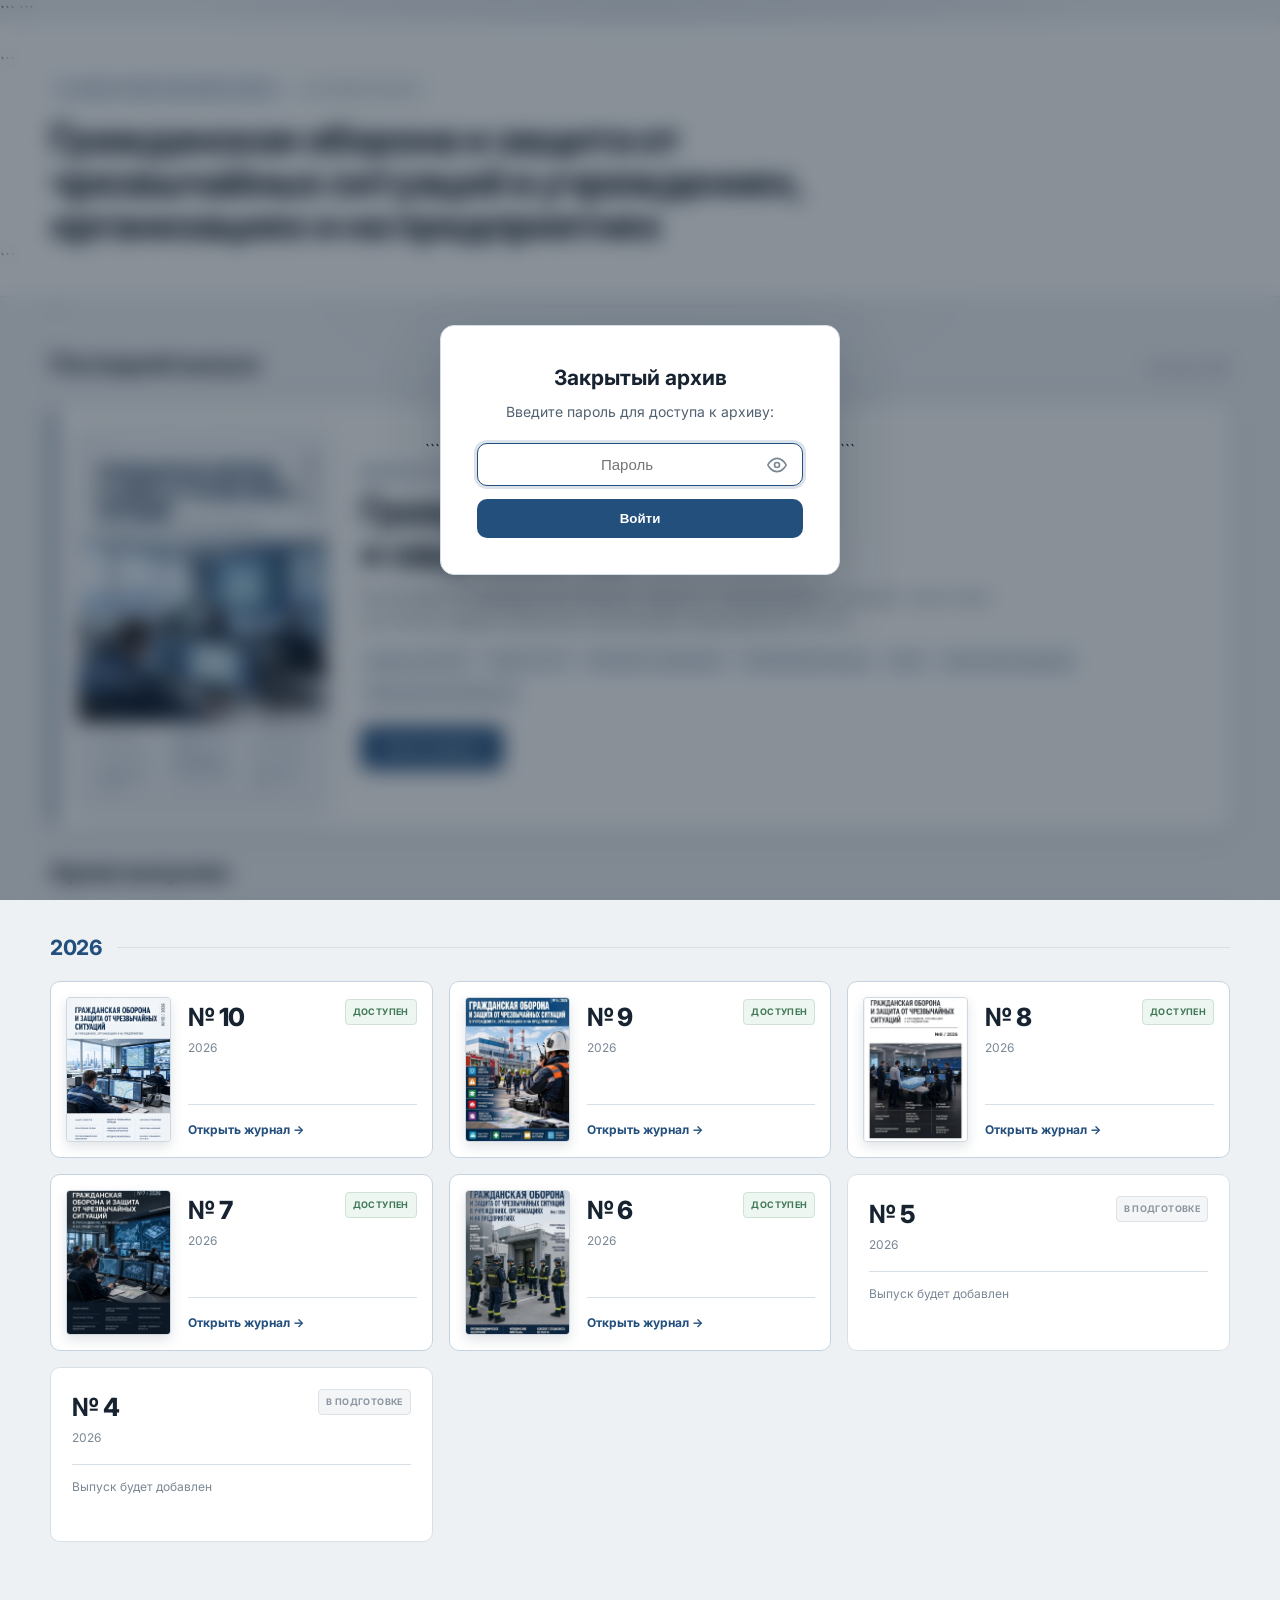
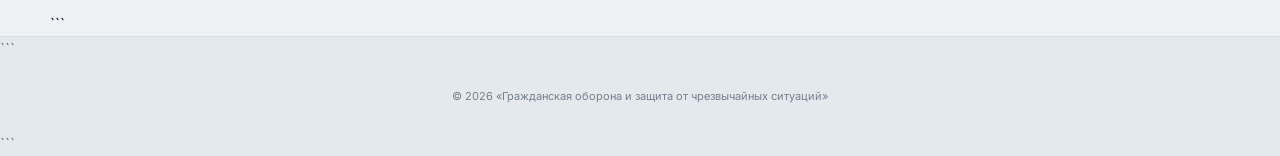
==== commit 95e6dcc7: "Update index.html" ====
--- a/index.html
+++ b/index.html
@@ -1505,7 +1505,73 @@
 
 
     <div class="issues">
- 
+  <!-- =========================
+             ISSUE 10
+             ========================= -->
+
+        <article
+            class="issue-card active has-cover"
+            onclick="window.open('issue10/', '_blank')"
+            tabindex="0"
+            role="link"
+            aria-label="Открыть журнал № 10 за 2026 год"
+            onkeydown="if(event.key==='Enter'||event.key===' '){window.open('issue10/','_blank')}"
+        >
+
+            <div class="issue-card-inner">
+
+                <div class="issue-card-cover">
+
+                    <img
+                        src="issue10/images/cover10.jpg"
+                        alt="Обложка журнала № 10"
+                    >
+
+                </div>
+
+
+                <div class="issue-card-info">
+
+                    <div>
+
+                        <div class="issue-card-top">
+
+                            <div>
+
+                                <div class="issue-number">
+                                    № 10
+                                </div>
+
+                                <div class="issue-year">
+                                    2026
+                                </div>
+
+                            </div>
+
+
+                            <span class="status-badge status-available">
+                                Доступен
+                            </span>
+
+                        </div>
+
+                    </div>
+
+
+                    <div class="issue-card-bottom">
+
+                        <span class="issue-link">
+                            Открыть журнал →
+                        </span>
+
+                    </div>
+
+                </div>
+
+            </div>
+
+        </article>
+
 
         <!-- =========================
              ISSUE 9
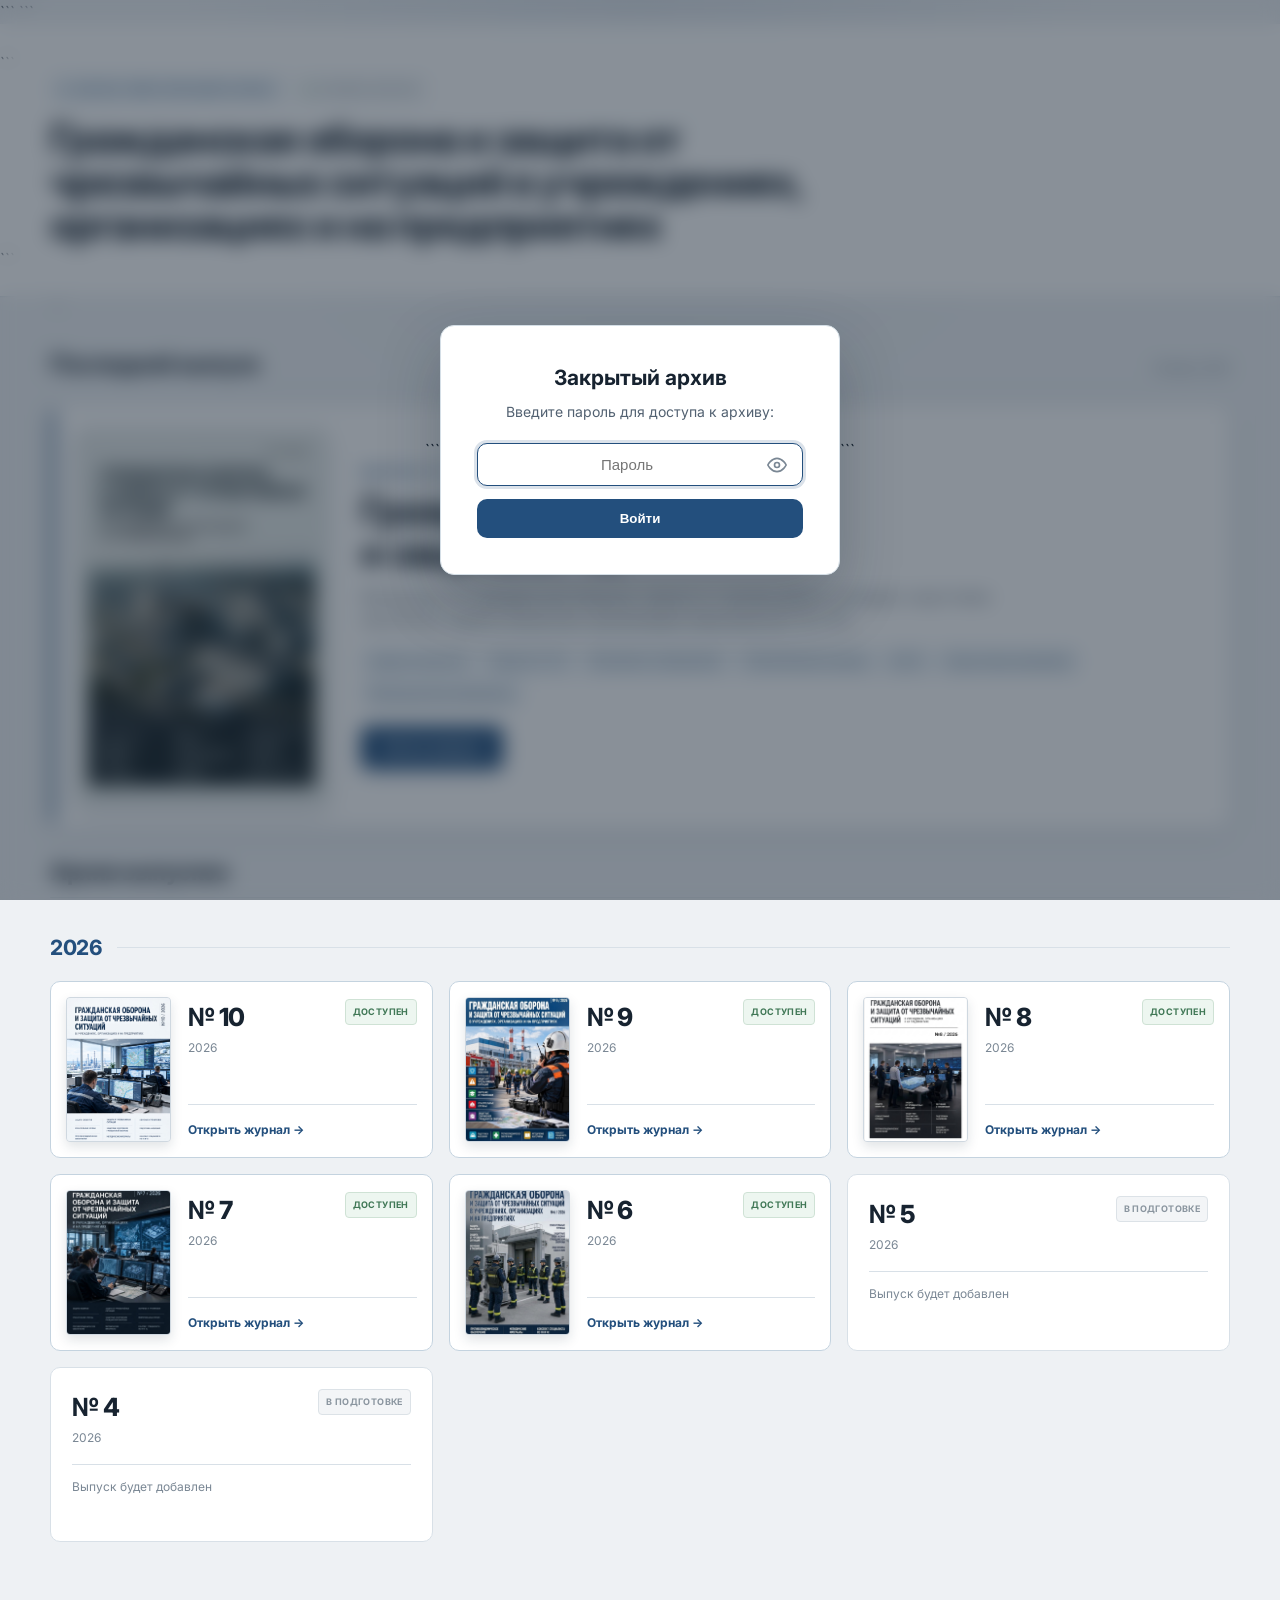
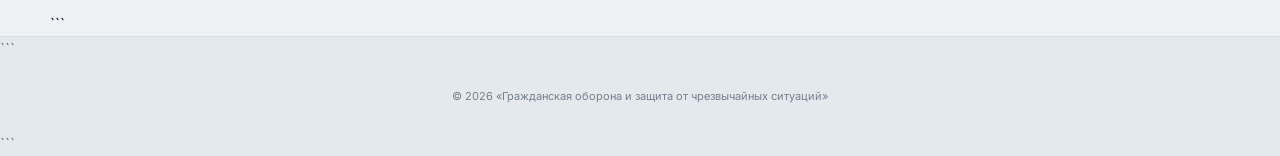
==== commit dab640c9: "Update index.html" ====
--- a/index.html
+++ b/index.html
@@ -1399,7 +1399,7 @@
         </h2>
 
         <span>
-            Октябрь 2026
+            Ноябрь 2026
         </span>
 
     </div>
@@ -1410,8 +1410,8 @@
         <div class="cover">
 
             <img
-                src="issue10/images/cover10.jpg"
-                alt="Обложка журнала № 10, октябрь 2026"
+                src="issue11/images/cover11.jpg"
+                alt="Обложка журнала № 11, ноябрь 2026"
             >
 
         </div>
@@ -1420,7 +1420,7 @@
         <div class="latest-content">
 
             <div class="issue-label">
-                Выпуск № 10 • Октябрь 2026
+                Выпуск № 11 • Ноябрь 2026
             </div>
 
             <h3>
@@ -1470,7 +1470,7 @@
 
             <a
                 class="button"
-                href="issue10/"
+                href="issue11/"
                 target="_blank"
                 rel="noopener noreferrer"
             >
